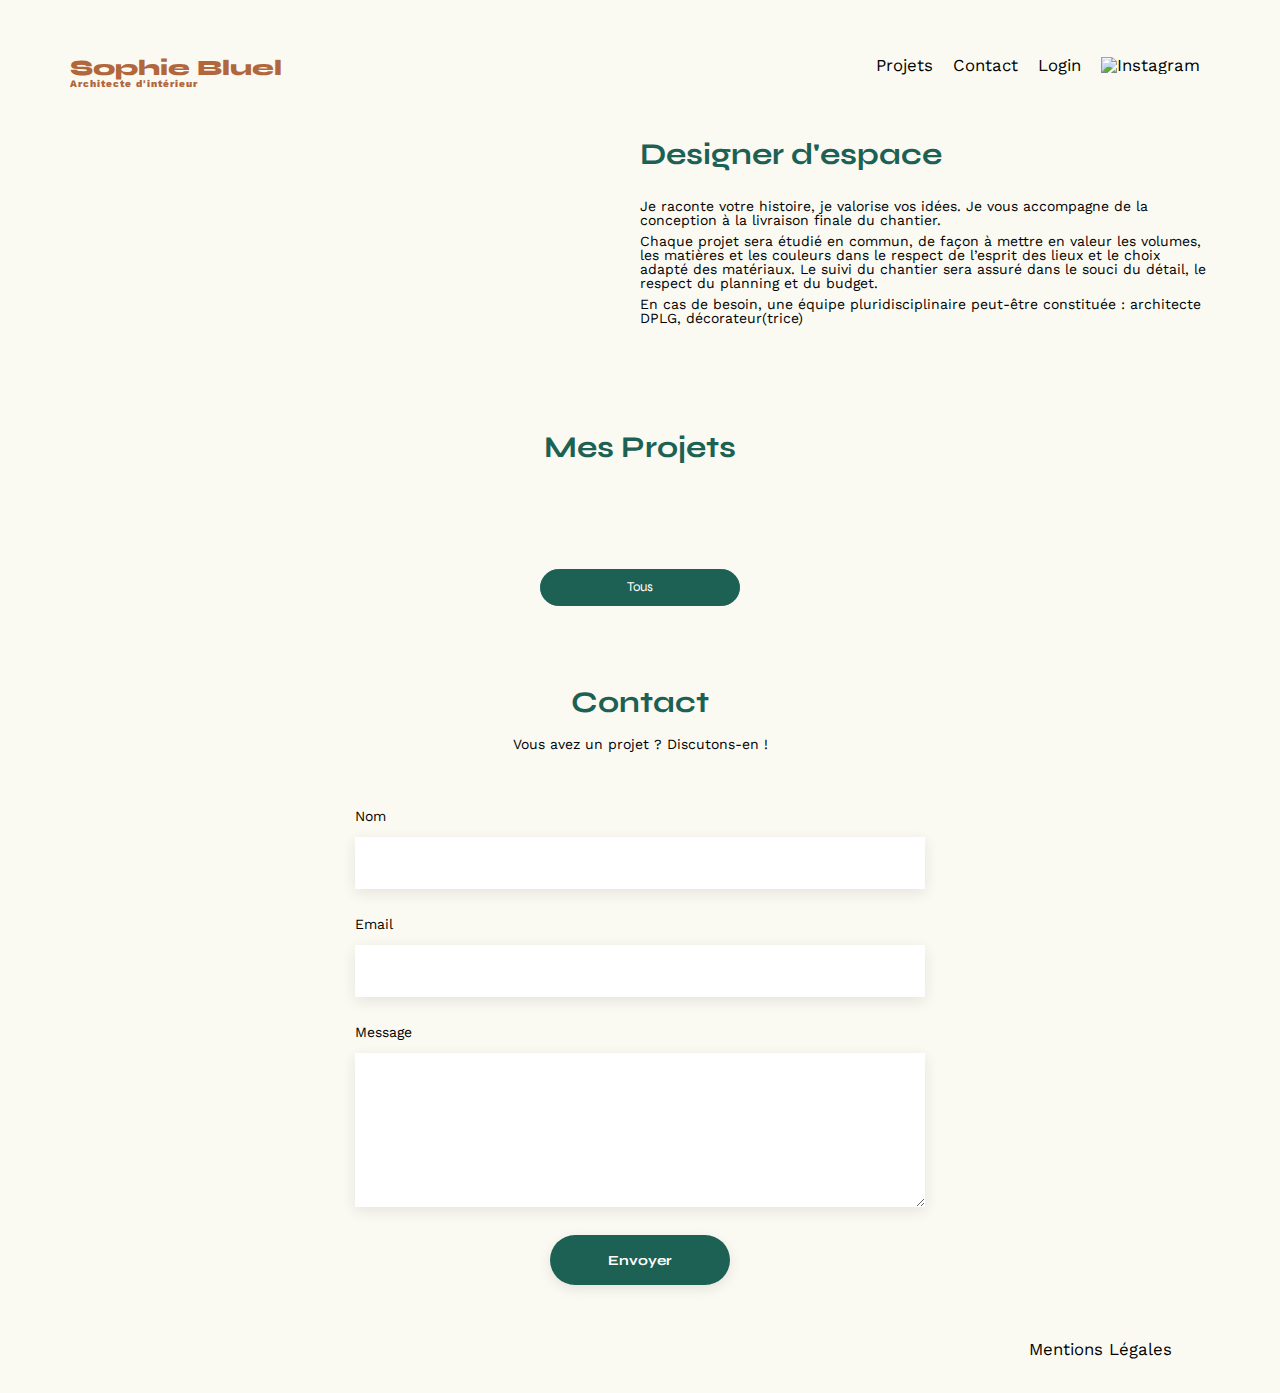
==== FrontEnd/html/index.html @ e7bc460e "9th commit modals fixed" ====
<!DOCTYPE html>
<html lang="fr">
<head>
	<meta charset="UTF-8">
	<title>Sophie Bluel - Architecte d'intérieur</title>
	<meta name="viewport" content="width=device-width, initial-scale=1.0">
	<link rel="preconnect" href="https://fonts.googleapis.com">
	<link rel="preconnect" href="https://fonts.gstatic.com" crossorigin>
	<link href="https://fonts.googleapis.com/css2?family=Syne:wght@700;800&family=Work+Sans&display=swap" rel="stylesheet">
	<meta name="description" content="">
	<link rel="stylesheet" href="https://cdnjs.cloudflare.com/ajax/libs/font-awesome/6.2.1/css/all.min.css" 
   integrity="sha512-MV7K8+y+gLIBoVD59lQIYicR65iaqukzvf/nwasF0nqhPay5w/9lJmVM2hMDcnK1OnMGCdVK+iQrJ7lzPJQd1w==" 
   crossorigin="anonymous" referrerpolicy="no-referrer">
	<link rel="stylesheet" href="../css/index.css">
</head>
<body>
							<!--Ajout de la Banniere-->
	<div class="banniere">
		<i class="fa-sharp fa-regular fa-pen-to-square"></i>
		<a href="#">Mode édition</a>
		<button href="#">Publier Les Changements</button>
	</div>
<header>
	<h1>Sophie Bluel <span>Architecte d'intérieur</span></h1>
	<nav>
		<ul>
			<li><a href="#">Projets</a></li>
			<li><a href="#">Contact</a></li>
			<li id="login"class="hide"> <a href="../html/login.html">Login</a> </li>
							<!--Ajout link Logout-->		
			<li id="logout" class="hide"> <a href="../html/index.html">Logout</a> </li>
			<li><img src="../assets/icons/instagram.png" alt="Instagram"></li>
		</ul>
	</nav>
</header>
<main>
	<section id="introduction">
		<figure>
			<img src="../assets/images/sophie-bluel.png" alt="">
							<!--Ajout icon et link modifier-->			
			<div class="modifier">
				<i class="fa-sharp fa-regular fa-pen-to-square"></i>
		    	<a href="#">Modifier</a>
			</div>
		</figure>
		<article>
			<h2>Designer d'espace</h2>
			<p>Je raconte votre histoire, je valorise vos idées. Je vous accompagne de la conception à la livraison finale du chantier.</p>
			<p>Chaque projet sera étudié en commun, de façon à mettre en valeur les volumes, les matières et les couleurs dans le respect de l’esprit des lieux et le choix adapté des matériaux. Le suivi du chantier sera assuré dans le souci du détail, le respect du planning et du budget.</p>
			<p>En cas de besoin, une équipe pluridisciplinaire peut-être constituée : architecte DPLG, décorateur(trice)</p>
		</article>
	</section>
	<section id="portfolio">
						<!--Ajout icon et link modifier-->
		<div class="works_modification">
			<h2>Mes Projets</h2>
			<div class="modifier">
				<i class="fa-sharp fa-regular fa-pen-to-square"></i>
				<a href="#">Modifier</a>
			</div>
		</div>	
						<!--intégration des bts filtres dynamiquement-->		
		<div id="categories">
			<button class="btn active" onclick="filter('All');clicked(this)">Tous</button>
		</div>
				<!--intégration de la galerie des traveaux dynamiquement-->		
		<div class="gallery" id="works"> 
		</div>
	</section>

				<!--Modal current work-->
	<div id="currentWorkModal" class="modal1">
		<div class="modal_currentWork">
			<span class="close" onclick="closeModal()">&times;</span>
			<h1 class="title">Galerie Photos</h1>
			<div>
				<div id="alert" class="alert_success" role="alert"></div>
			</div>
			<div id="gallery_edit"> </div>
			<div class="trail"></div>
			<div class="action">
				<button class="edit_button" onclick="newWork()">Ajouter une Photo</button>
				<button class="delete_button" onclick="deleteAllWorks()">Supprimer la Galerie</button>
			</div>
		</div>
	</div>

				<!--Modal new work-->
	<div id="newWorkModal" class="modal2">
		<div class="modal_newWork">
			<span class="close" onclick="closeModal()">&times;</span>
			<h1 class="title">Ajout Photos</h1>
			<div>
				<div id="alert" class="alert_Success" role="alert"></div>
			</div>
			<div id="gallery_edit"> </div>
			<div class="trail"></div>
			<form action="#" method="post">
				<label for="title">Titre</label>
				<input type="text" name="titre" id="titre">
				<label for="category">Catégorie</label>
				<input type="text" name="categorie" id="categorie">
				<button class="validate_button" onclick="validate()">Valider</button>
			</form>
		</div>
	</div>

	<section id="contact">
		<h2>Contact</h2>
		<p>Vous avez un projet ? Discutons-en !</p>
		<form action="#" method="post">
			<label for="name">Nom</label>
			<input type="text" name="name" id="name">
			<label for="email">Email</label>
			<input type="email" name="email" id="email">
			<label for="message">Message</label>
			<textarea name="message" id="message" cols="30" rows="10"></textarea>
			<input type="submit" value="Envoyer">
		</form>
	</section>
</main>

<footer>
	<nav>
		<ul>
			<li>Mentions Légales</li>
		</ul>
	</nav>
</footer>
	<script src="../js/index.js"></script>
</body>
</html>
---- FrontEnd/css/index.css ----
/* http://meyerweb.com/eric/tools/css/reset/
   v2.0 | 20110126
   License: none (public domain)
*/

html, body, div, span, applet, object, iframe,
h1, h2, h3, h4, h5, h6, p, blockquote, pre,
a, abbr, acronym, address, big, cite, code,
del, dfn, em, img, ins, kbd, q, s, samp,
small, strike, strong, sub, sup, tt, var,
b, u, i, center,
dl, dt, dd, ol, ul, li,
fieldset, form, label, legend,
table, caption, tbody, tfoot, thead, tr, th, td,
article, aside, canvas, details, embed,
figure, figcaption, footer, header, hgroup,
menu, nav, output, ruby, section, summary,
time, mark, audio, video {
	margin: 0;
	padding: 0;
	border: 0;
	font-size: 100%;
	font: inherit;
	vertical-align: baseline;
}
/* HTML5 display-role reset for older browsers */
article, aside, details, figcaption, figure,
footer, header, hgroup, menu, nav, section {
	display: block;
}
body {
	line-height: 1;
	padding: 7px;
}
ol, ul {
	list-style: none;
}
blockquote, q {
	quotes: none;
}
blockquote:before, blockquote:after,
q:before, q:after {
	content: '';
	content: none;
}
table {
	border-collapse: collapse;
	border-spacing: 0;
}
/** end reset css**/
body {
	max-width: 1140px;
	margin:auto;
	font-family: 'Work Sans' ;
	font-size: 14px;
}
header {
	display: flex;
	justify-content: space-between;
	margin: 50px 0
}
section {
	margin: 50px 0
}

h1{
	display: flex;
	flex-direction: column;
	font-family: 'Syne';
	font-size: 22px;
	font-weight: 800;
	color: #B1663C
}

h1 > span {
	font-family: 'Work Sans';
	font-size:10px;
	letter-spacing: 0.1em;
}

h2{
	font-family: 'Syne';
	font-weight: 700;
	font-size: 30px;
	color: #1D6154
}
nav ul {
	display: flex;
	align-items: center;
	list-style-type: none;

}
nav li {
	padding: 0 10px;
	font-size: 1.2em;
}

a:hover {
	color: #B1663C;
	font-weight: bolder;
	font-family: 'Work Sans';
}

header a {
	color:black; 
    text-decoration:none; 
    cursor:pointer;
}

nav img{
	width: 19px;
	height: 19px;
}

#introduction {
	display: flex;
	align-items: center;
}

#introduction figure {
	flex: 1
}
#introduction img {
	display: block;
	margin: auto;
	width: 80%;
}

#introduction article {
	flex: 1
}
#introduction h2 {
	margin-bottom: 1em;
}

#introduction p {
	margin-bottom: 0.5em;
}

.gallery {
	width: 100%;
	display: grid;
	grid-template-columns: 1fr 1fr 1fr;
	grid-column-gap: 20px;
	grid-row-gap: 20px;
}

.gallery img {
	width: 100%;

}
#contact {
	width: 50%;
margin: auto;
}
#contact > * {
	text-align: center;

}
#contact h2{
	margin-bottom: 20px;
}
#contact form {
	text-align: left;
	margin-top:30px;
	display: flex;
	flex-direction: column;
}

#contact input{
	height: 50px;
	font-size: 1em;
	border: none;
	box-shadow: 0px 4px 14px rgba(0, 0, 0, 0.09);
}

#contact label {
	margin: 2em 0 1em 0;
}
#contact textarea {
	border: none;
	box-shadow: 0px 4px 14px rgba(0, 0, 0, 0.09);
}

input[type="submit"]{
	font-family: 'Syne';
	font-weight: 700;
	color: white;
	background-color: #1D6154;
	margin : 2em auto ;
	width: 180px;
	text-align: center;
	border-radius: 60px ;
}

footer nav ul {
	display: flex;
	justify-content: flex-end;
	margin: 2em
}

/* Filtres*/
body{
	background-color: #fafaf2;
}

#portfolio h2{
	text-align: center;
}

#categories{
	display: flex;
	margin-bottom: 25px;
	justify-content: center;
}
#categories .btn{
	font-family: 'Syne';
	height: 37px;
	color: #1D6154;
	border: solid 1px #1D6154;
	background-color: white;
	margin : 0.5em ;
	width: 200px;
	text-align: center;
	border-radius: 60px ;
} 

#categories .btn:hover {
	background-color: #1D6154;
	color: white;
  }
  
#categories .btn.active {
	background-color: #1D6154;
	color: white;
  }
  
  /* Banniere */

.banniere{
    background-color: black;
    display: none;                          /*  Bar to display by js   */
    justify-content: center;
    align-items: center;
    height: 55px;
    width: 100%;
    gap: 7px;
}

.banniere a{
    color: white
}

.banniere a:hover {
	color: #B1663C;
	font-weight: bolder;
}

.banniere button{
    border: 3px solid black;
    background-color: white;
    text-align: center;
    width: 200px;
    height: 40px;
    border-radius: 50PX;
    cursor: pointer;
}

.banniere button:hover {
	background-color: #B1663C;
    transform: scale(1.03);
}

.banniere .fa-sharp.fa-regular.fa-pen-to-square{
    color: white;
}

#logout{
	display: none;                        /* Logout Link to display by js */

}

.modifier a {
	color:black; 
    text-decoration:none; 
    cursor:pointer;
}

.works_modification{
    display: flex;
    justify-content: center;
    align-items: center;
    gap: 35px;
    margin-top: 100px;
    margin-bottom: 100px;
}

.modifier{                               /* Modify Links to display by js */
	display: none;

}

/* Modals */
.modal1, .modal2{
    display: none;						/* 2Modals to display by js */		
    position: fixed;
    z-index: 1;
    left: 0;
    top: 0;
    width: 100%;
    height: 100%;
    overflow: auto;
    background-color: rgba(0, 0, 0, 0.4);
}
.modal_currentWork, .modal_newWork{
    background-color: #fefefe;
    margin: 15% auto;
    padding: 20px;
    border: 3px solid #888;
    width: 65%;
    height: 670px;
    border-radius: 15px;
}

/* modal_currentWork */
.modal_currentWork{
    display: flex;
    flex-direction: column;
}

.modal_currentWork h1{
    text-align: center;
    font-size: 26px;
    font-weight: lighter;
    font-family: sans-serif;
    color: black;
}

.modal_currentWork .action{
    display: flex;
    flex-direction: column;
    gap: 15px;
    margin: auto;
    margin-bottom: 15px;
}

.modal_currentWork .edit_button{
    background-color: #1D6154;
    color: white;
    border-radius: 60px;
    height: 35px;
    width: 235px;
}

.modal_currentWork .delete_button{
    color: red;
    width: 235px;
    border: none;
    background-color:#fefefe;
}

.edit_button .delete_button:hover{
    cursor: pointer;
}

/* modal_newWork */
.modal_newWork{
    display: flex;
    flex-direction: column;
}

.modal_newWork h1{
    text-align: center;
    font-size: 26px;
    font-weight: lighter;
    font-family: sans-serif;
    color: black;
}

.modal_newWork form{
    display: flex;
    flex-direction: column;
    gap: 25px;
    margin: auto;
    margin-bottom: 15px;
}

.modal_newWork input{
    color: black;
    border: none;
    box-shadow:0 0 7px lightgray;
    border-radius: 15px;
    height: 50px;
    width: 420px;
}

.modal_newWork .validate_button{
    border: gray;
    background-color: gray;
    color: white;
    border-radius: 60px;
    height: 35px;
    width: 235px;
    margin: auto;
}

.validate_button:hover{
    background-color: #1D6154;
    cursor: pointer;
}
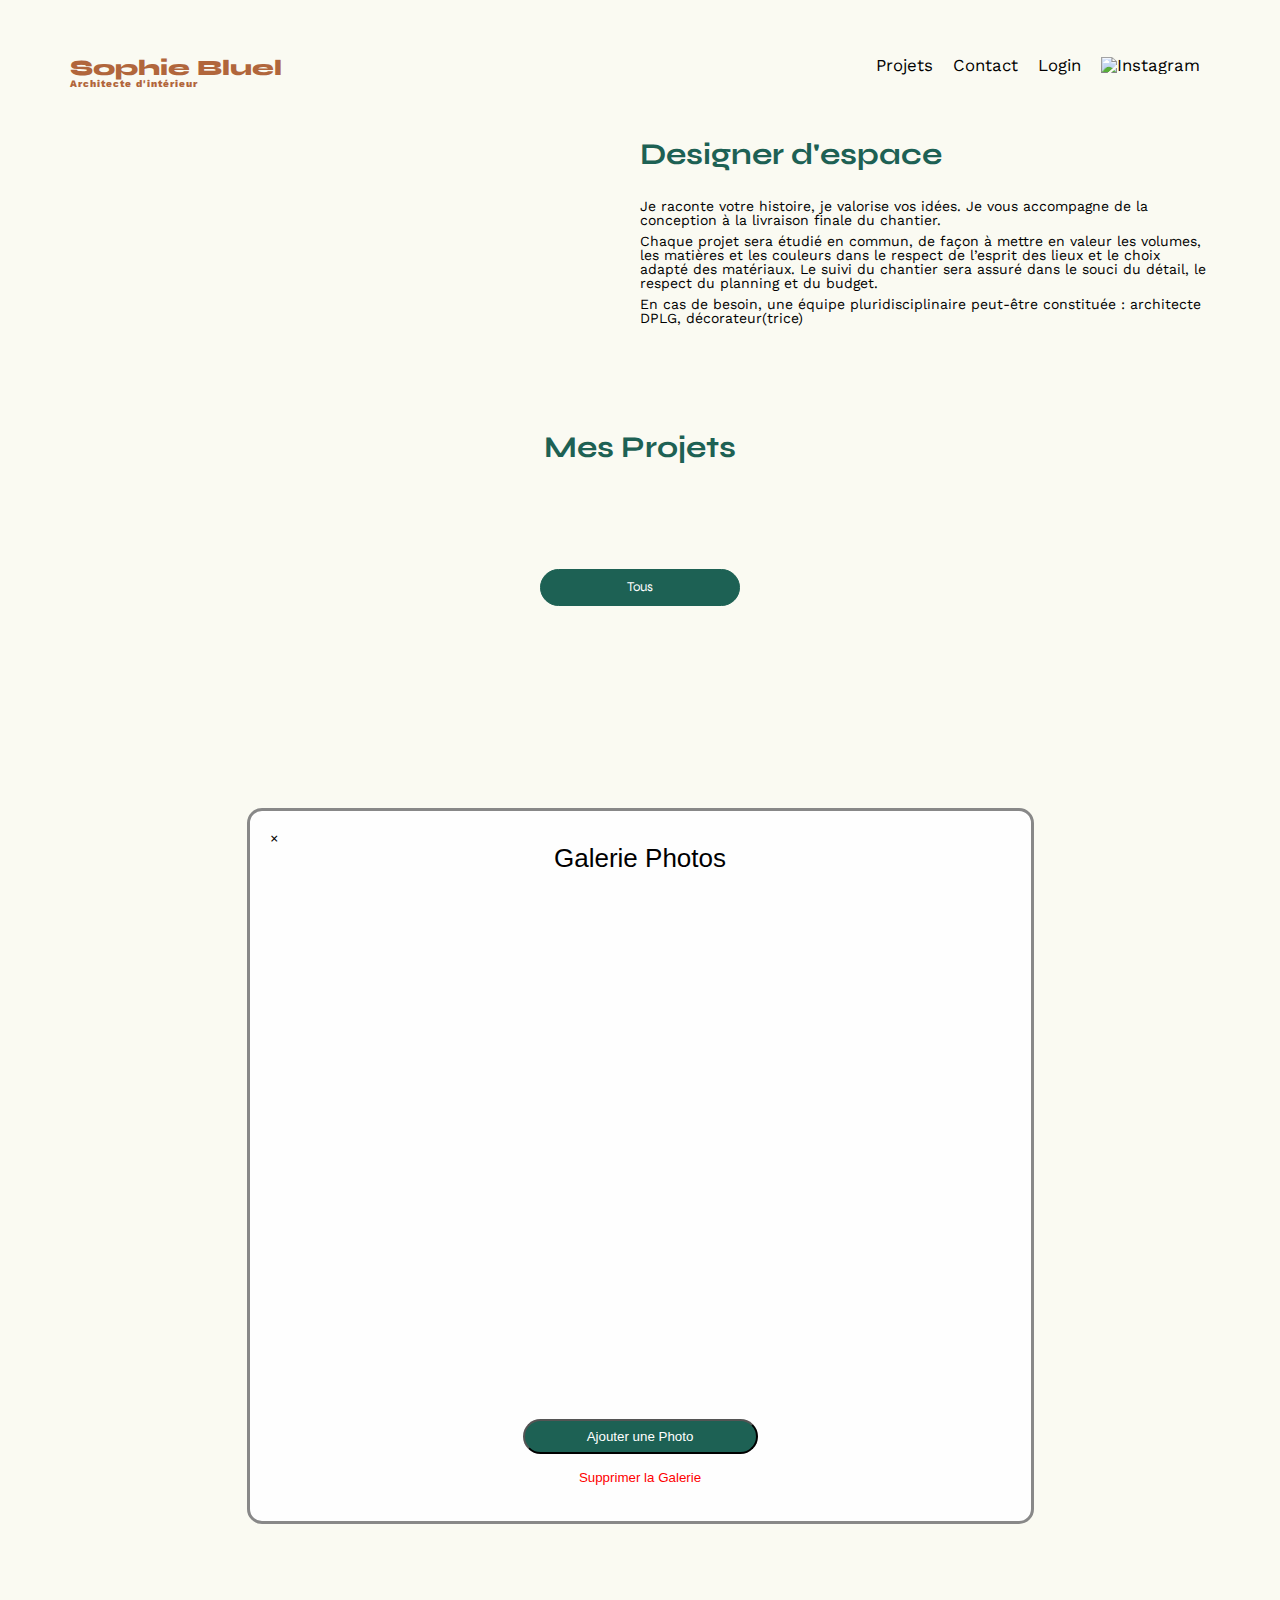
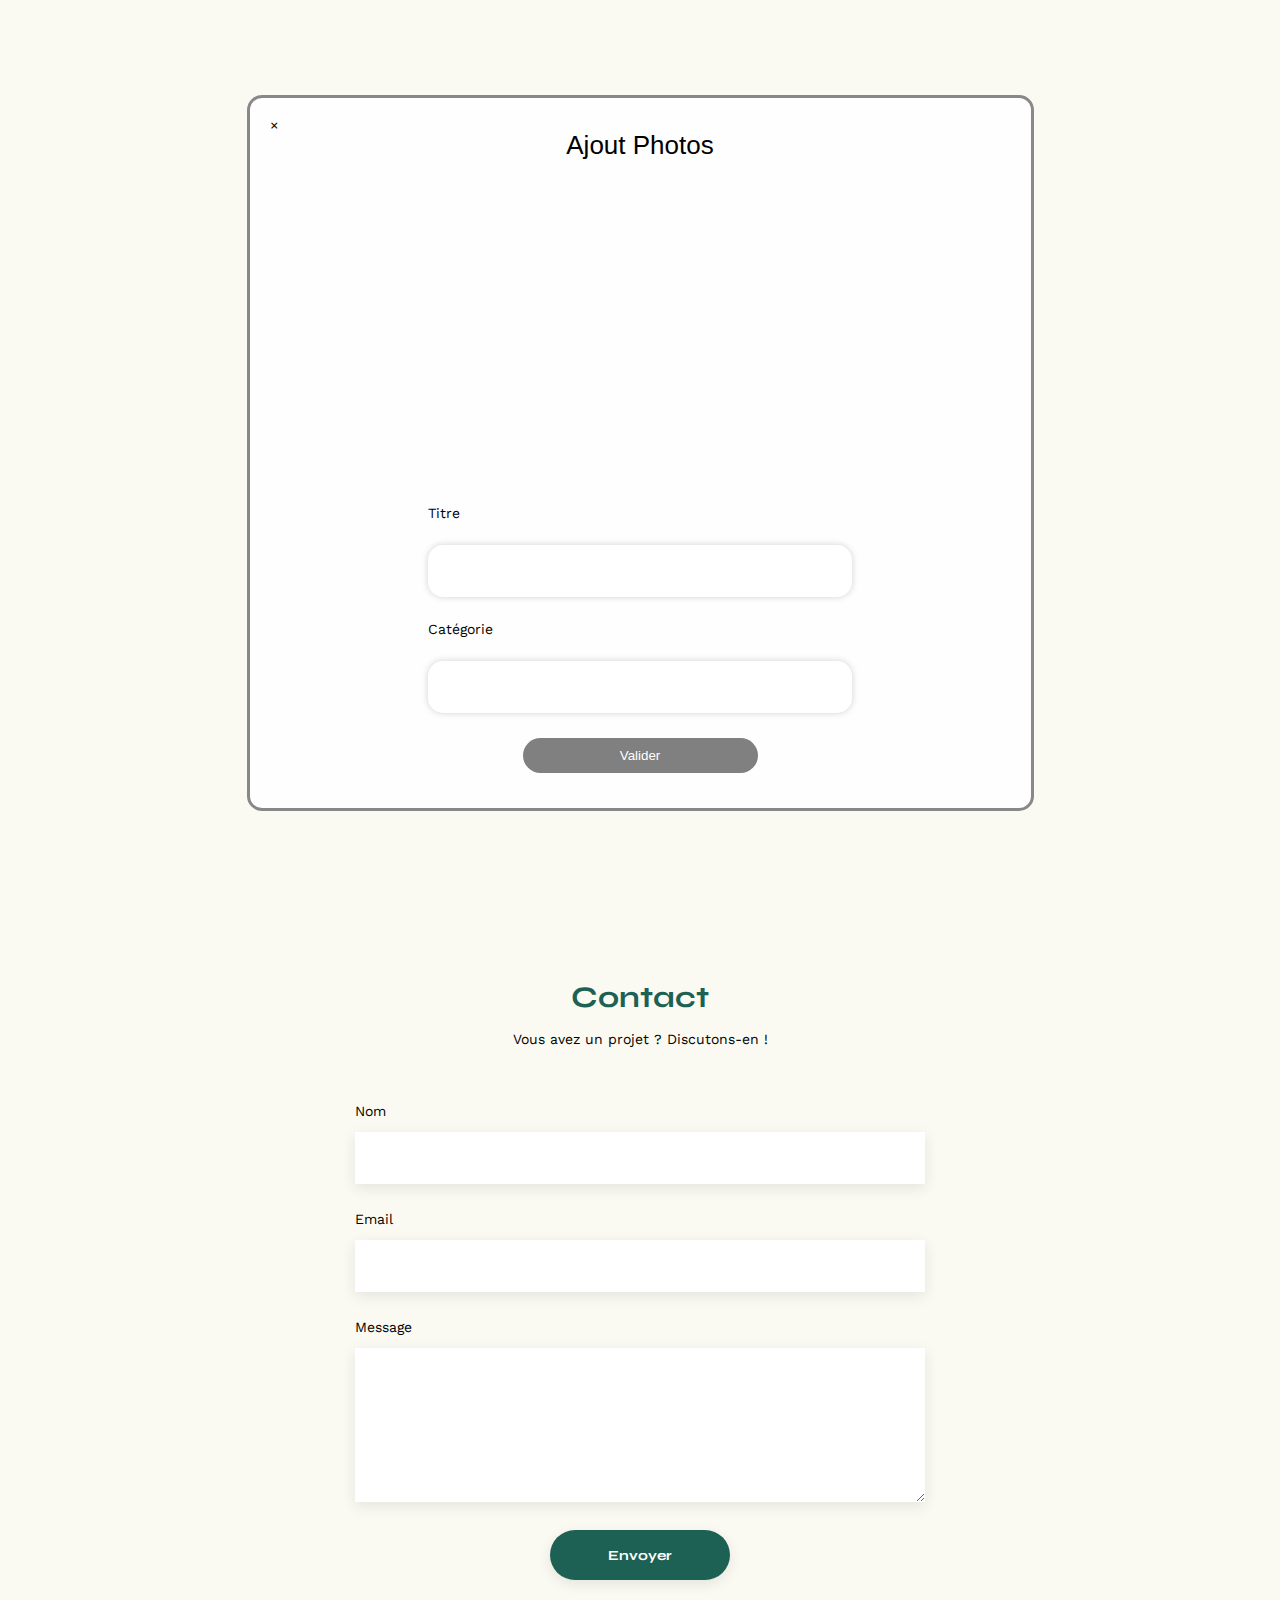
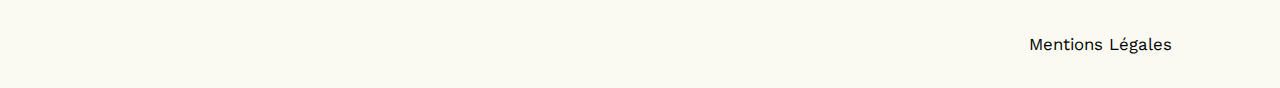
==== commit b1941767: "10th commit Edit page fixed" ====
--- a/FrontEnd/html/index.html
+++ b/FrontEnd/html/index.html
@@ -15,7 +15,7 @@
 </head>
 <body>
 							<!--Ajout de la Banniere-->
-	<div class="banniere">
+	<div id="banniere"class="banniere">
 		<i class="fa-sharp fa-regular fa-pen-to-square"></i>
 		<a href="#">Mode édition</a>
 		<button href="#">Publier Les Changements</button>
@@ -26,9 +26,9 @@
 		<ul>
 			<li><a href="#">Projets</a></li>
 			<li><a href="#">Contact</a></li>
-			<li id="login"class="hide"> <a href="../html/login.html">Login</a> </li>
+			<li id="login"class="login"> <a href="../html/login.html">Login</a> </li>
 							<!--Ajout link Logout-->		
-			<li id="logout" class="hide"> <a href="../html/index.html">Logout</a> </li>
+			<li id="logout" class="Logout"> <a href="../html/index.html">Logout</a> </li>
 			<li><img src="../assets/icons/instagram.png" alt="Instagram"></li>
 		</ul>
 	</nav>
@@ -38,7 +38,7 @@
 		<figure>
 			<img src="../assets/images/sophie-bluel.png" alt="">
 							<!--Ajout icon et link modifier-->			
-			<div class="modifier">
+			<div id="modifierNon" class="modifierNon">
 				<i class="fa-sharp fa-regular fa-pen-to-square"></i>
 		    	<a href="#">Modifier</a>
 			</div>
@@ -54,9 +54,9 @@
 						<!--Ajout icon et link modifier-->
 		<div class="works_modification">
 			<h2>Mes Projets</h2>
-			<div class="modifier">
+			<div id="modifier" class="modifier">
 				<i class="fa-sharp fa-regular fa-pen-to-square"></i>
-				<a href="#">Modifier</a>
+				<a href="#modal1" class="js-modal">Modifier</a>
 			</div>
 		</div>	
 						<!--intégration des bts filtres dynamiquement-->		
@@ -68,8 +68,8 @@
 		</div>
 	</section>
 
-				<!--Modal current work-->
-	<div id="currentWorkModal" class="modal1">
+	<!--Ajout de la Modal Current Work-->
+	<div id="currentWorkModal" class="modal">
 		<div class="modal_currentWork">
 			<span class="close" onclick="closeModal()">&times;</span>
 			<h1 class="title">Galerie Photos</h1>
@@ -85,8 +85,8 @@
 		</div>
 	</div>
 
-				<!--Modal new work-->
-	<div id="newWorkModal" class="modal2">
+<!--Ajout de la Modal New Work-->
+	<div id="NewWorkModal" class="modal">
 		<div class="modal_newWork">
 			<span class="close" onclick="closeModal()">&times;</span>
 			<h1 class="title">Ajout Photos</h1>
--- a/FrontEnd/css/index.css
+++ b/FrontEnd/css/index.css
@@ -122,7 +122,7 @@
 }
 #introduction img {
 	display: block;
-	margin: auto;
+	margin-bottom: 15px;
 	width: 80%;
 }
 
@@ -235,28 +235,25 @@
 	color: white;
   }
   
-  /* Banniere */
-
-.banniere{
+/* Banniere */
+/* Bar to display by js  */
+#banniere{
     background-color: black;
-    display: none;                          /*  Bar to display by js   */
-    justify-content: center;
-    align-items: center;
     height: 55px;
     width: 100%;
-    gap: 7px;
-}
-
-.banniere a{
-    color: white
-}
-
-.banniere a:hover {
+	display: none; 
+}
+
+#banniere a{
+    color: white;
+}
+
+#banniere a:hover {
 	color: #B1663C;
 	font-weight: bolder;
 }
 
-.banniere button{
+#banniere button{
     border: 3px solid black;
     background-color: white;
     text-align: center;
@@ -266,21 +263,24 @@
     cursor: pointer;
 }
 
-.banniere button:hover {
+#banniere button:hover {
 	background-color: #B1663C;
     transform: scale(1.03);
 }
 
-.banniere .fa-sharp.fa-regular.fa-pen-to-square{
+#banniere .fa-sharp.fa-regular.fa-pen-to-square{
     color: white;
-}
-
+	margin-left: 390px;
+	margin-top: 20px;
+}
+
+/* Logout Link to display by js */
 #logout{
-	display: none;                        /* Logout Link to display by js */
-
-}
-
-.modifier a {
+	font-weight: bold;
+	display: none;                        
+}
+
+a {
 	color:black; 
     text-decoration:none; 
     cursor:pointer;
@@ -295,14 +295,20 @@
     margin-bottom: 100px;
 }
 
-.modifier{                               /* Modify Links to display by js */
+/* Modify Links to display by js */
+.modifier{                               
 	display: none;
-
-}
+}
+
+.modifierNon{                               
+	display: none;
+}
+
 
 /* Modals */
+/* 2Modals to display by js */
 .modal1, .modal2{
-    display: none;						/* 2Modals to display by js */		
+    display: none;								
     position: fixed;
     z-index: 1;
     left: 0;
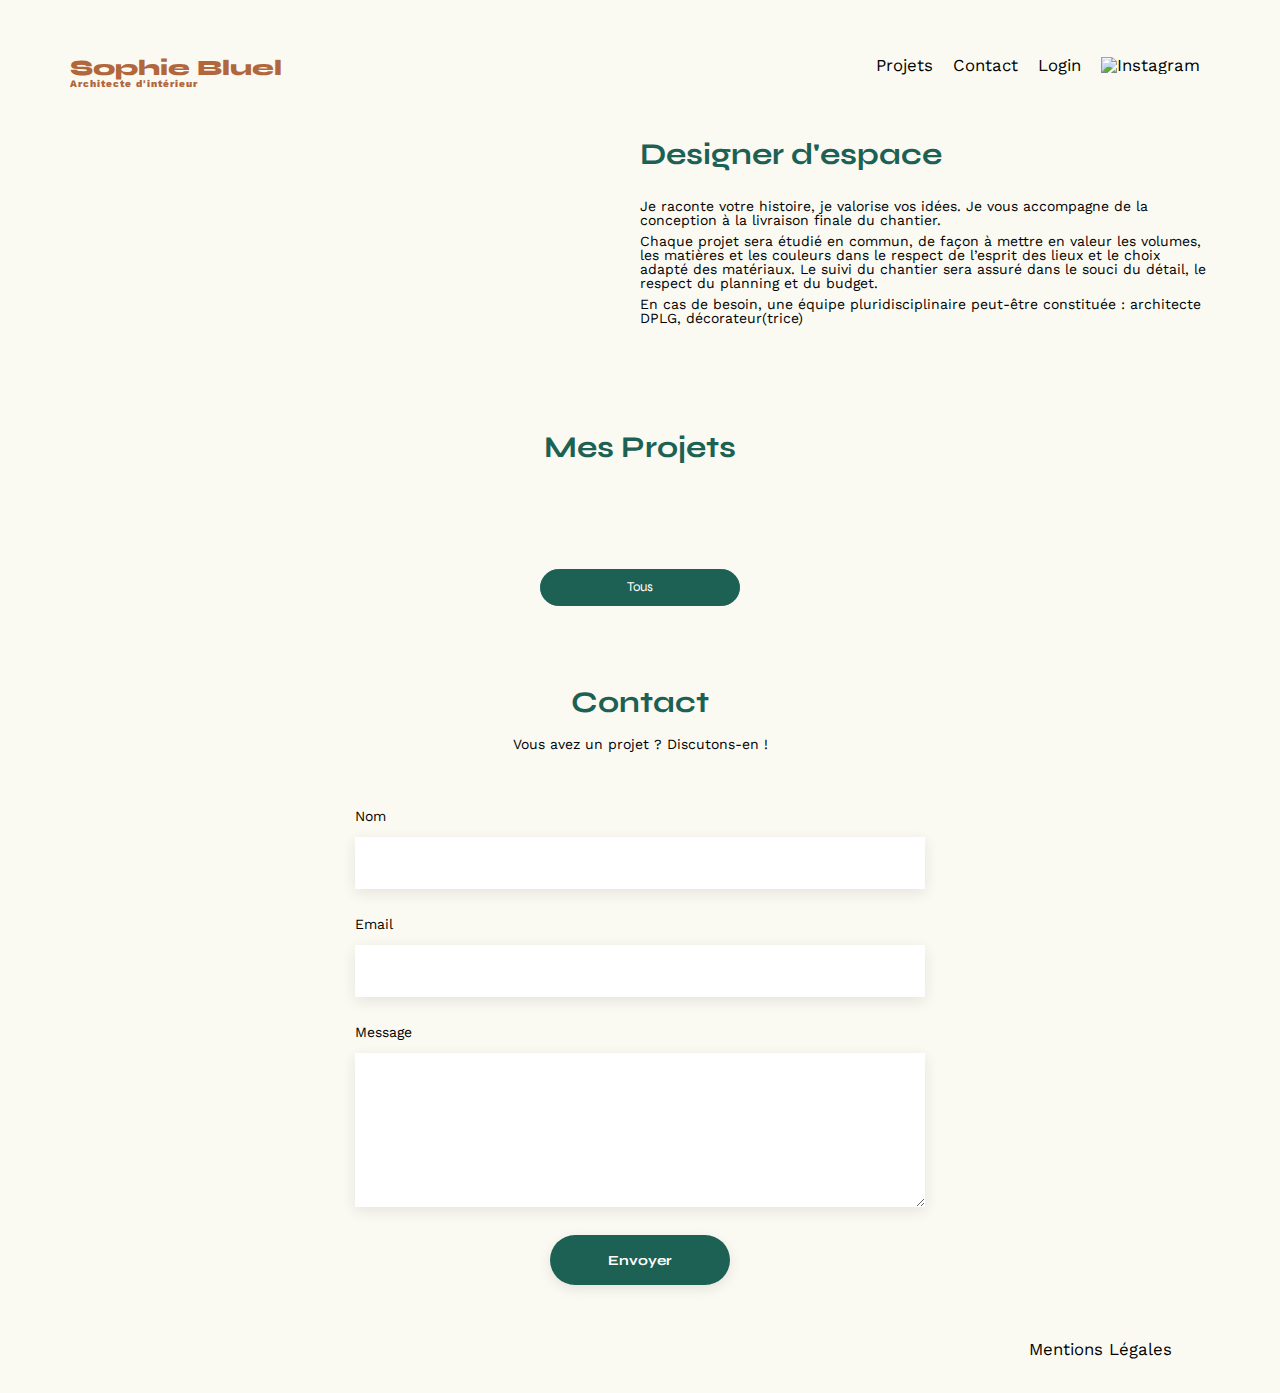
==== commit e5275d8d: "Modif class= modal1 & modal2" ====
--- a/FrontEnd/html/index.html
+++ b/FrontEnd/html/index.html
@@ -69,7 +69,7 @@
 	</section>
 
 	<!--Ajout de la Modal Current Work-->
-	<div id="currentWorkModal" class="modal">
+	<div id="currentWorkModal" class="modal1">
 		<div class="modal_currentWork">
 			<span class="close" onclick="closeModal()">&times;</span>
 			<h1 class="title">Galerie Photos</h1>
@@ -86,7 +86,7 @@
 	</div>
 
 <!--Ajout de la Modal New Work-->
-	<div id="NewWorkModal" class="modal">
+	<div id="NewWorkModal" class="modal2">
 		<div class="modal_newWork">
 			<span class="close" onclick="closeModal()">&times;</span>
 			<h1 class="title">Ajout Photos</h1>
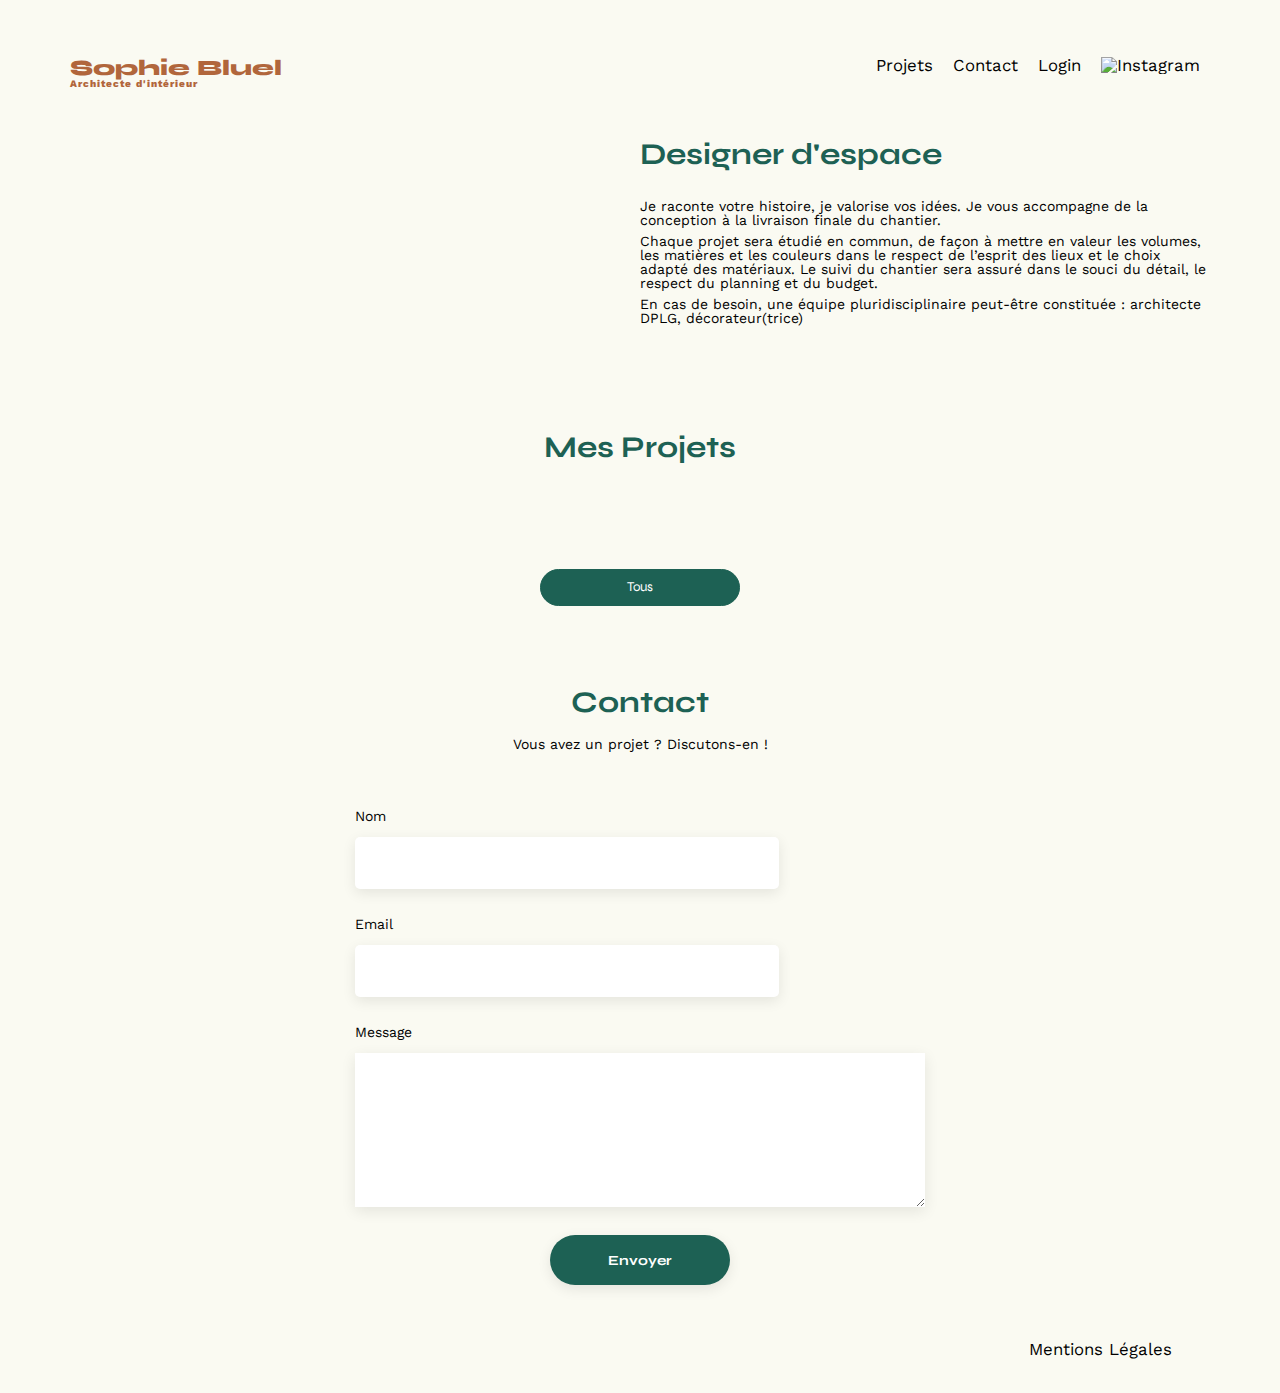
==== commit 162a789f: "12th commit modal2 Add works and test Delete Code" ====
--- a/FrontEnd/html/index.html
+++ b/FrontEnd/html/index.html
@@ -2,7 +2,7 @@
 <html lang="fr">
 <head>
 	<meta charset="UTF-8">
-	<title>Sophie Bluel - Architecte d'intérieur</title>
+	<title>Sophie Bluel - Architecte d'intérieur homepage</title>
 	<meta name="viewport" content="width=device-width, initial-scale=1.0">
 	<link rel="preconnect" href="https://fonts.googleapis.com">
 	<link rel="preconnect" href="https://fonts.gstatic.com" crossorigin>
@@ -12,6 +12,7 @@
    integrity="sha512-MV7K8+y+gLIBoVD59lQIYicR65iaqukzvf/nwasF0nqhPay5w/9lJmVM2hMDcnK1OnMGCdVK+iQrJ7lzPJQd1w==" 
    crossorigin="anonymous" referrerpolicy="no-referrer">
 	<link rel="stylesheet" href="../css/index.css">
+	<link rel="stylesheet" href="../css/modals.css">
 </head>
 <body>
 							<!--Ajout de la Banniere-->
@@ -40,7 +41,7 @@
 							<!--Ajout icon et link modifier-->			
 			<div id="modifierNon" class="modifierNon">
 				<i class="fa-sharp fa-regular fa-pen-to-square"></i>
-		    	<a href="#">Modifier</a>
+		    	<a class="#">Modifier</a>
 			</div>
 		</figure>
 		<article>
@@ -56,7 +57,7 @@
 			<h2>Mes Projets</h2>
 			<div id="modifier" class="modifier">
 				<i class="fa-sharp fa-regular fa-pen-to-square"></i>
-				<a href="#modal1" class="js-modal">Modifier</a>
+				<a class="openModalCurrentWork">Modifier</a>
 			</div>
 		</div>	
 						<!--intégration des bts filtres dynamiquement-->		
@@ -67,44 +68,51 @@
 		<div class="gallery" id="works"> 
 		</div>
 	</section>
-
-	<!--Ajout de la Modal Current Work-->
-	<div id="currentWorkModal" class="modal1">
-		<div class="modal_currentWork">
-			<span class="close" onclick="closeModal()">&times;</span>
-			<h1 class="title">Galerie Photos</h1>
-			<div>
-				<div id="alert" class="alert_success" role="alert"></div>
-			</div>
-			<div id="gallery_edit"> </div>
-			<div class="trail"></div>
-			<div class="action">
-				<button class="edit_button" onclick="newWork()">Ajouter une Photo</button>
-				<button class="delete_button" onclick="deleteAllWorks()">Supprimer la Galerie</button>
+	<section id="modal">
+		<!--Partie Current Work-->
+		<div id="currentWork" class="modalCurrentWork">
+			<div class="currentModalContent">
+				<div><span class="closeModalCurrentWork">&times;</span></div>
+				<h1 class="title">Galerie Photos</h1>
+				<div class="currentPictures" id="currentPictures">
+				</div>
+				<div class="actions">
+					<button class="openModalNewWork" id="openModalNewWork">Ajouter une Photo</button>
+					<button class="delete_button" onclick="deleteAllWorks()">Supprimer la Galerie</button>
+				</div>
 			</div>
 		</div>
-	</div>
-
-<!--Ajout de la Modal New Work-->
-	<div id="NewWorkModal" class="modal2">
-		<div class="modal_newWork">
-			<span class="close" onclick="closeModal()">&times;</span>
-			<h1 class="title">Ajout Photos</h1>
-			<div>
-				<div id="alert" class="alert_Success" role="alert"></div>
+		 <!--Partie New Work-->
+		<div id="newWork" class="modalNewWork">
+			<div class="newModalContent">
+				<div class="directions">
+					<span class="backBtn">&#x2190;</span>
+					<span onclick="history.go()" class="closeModalNewWork">&times;</span>
+				</div>
+				<H1 class="title">Ajout Photo</H1>
+				<div class="display_image" id="displayImage">
+					<i class="fa-sharp fa-regular fa-image image-upload-icone"></i>
+					<label for=" upload-image" class="uploadImage"> + Ajouter Photo</label>
+					<input type="file" name="image_input"   id="imageInput" multiple="multiple" accept="image/jpg, image/jpeg, image/png">
+					<p class="infoUpload">jpg, png: 4mo Max</p>
+					<img src="" class="newImage">
+				</div>
+				<form action="#" method="post">
+					<label for="title">Titre</label>
+					<input type="text" name="title" id="title">
+					<label for="category">Catégorie</label>
+					<input type="text" name="category" id="category" list="categoryList">
+					<datalist id="categoryList">
+						<option data-id="1" value="Objets"/>
+						<option data-id="2" value="Appartements"/>
+						<option data-id="3" value="Hotels & restaurants"/>
+					</datalist>
+					<div class="validationBtn"><button class="validate_button" onclick="addProject(event) ">Valider</button>
+					</div>
+				</form>
 			</div>
-			<div id="gallery_edit"> </div>
-			<div class="trail"></div>
-			<form action="#" method="post">
-				<label for="title">Titre</label>
-				<input type="text" name="titre" id="titre">
-				<label for="category">Catégorie</label>
-				<input type="text" name="categorie" id="categorie">
-				<button class="validate_button" onclick="validate()">Valider</button>
-			</form>
 		</div>
-	</div>
-
+	</section>
 	<section id="contact">
 		<h2>Contact</h2>
 		<p>Vous avez un projet ? Discutons-en !</p>
@@ -128,5 +136,6 @@
 	</nav>
 </footer>
 	<script src="../js/index.js"></script>
+	<script src="../js/modals.js"></script>
 </body>
 </html>
--- a/FrontEnd/css/index.css
+++ b/FrontEnd/css/index.css
@@ -23,26 +23,31 @@
 	font: inherit;
 	vertical-align: baseline;
 }
+
 /* HTML5 display-role reset for older browsers */
 article, aside, details, figcaption, figure,
 footer, header, hgroup, menu, nav, section {
 	display: block;
 }
+
 body {
 	line-height: 1;
 	padding: 7px;
 }
+
 ol, ul {
 	list-style: none;
 }
 blockquote, q {
 	quotes: none;
 }
+
 blockquote:before, blockquote:after,
 q:before, q:after {
 	content: '';
 	content: none;
 }
+
 table {
 	border-collapse: collapse;
 	border-spacing: 0;
@@ -54,11 +59,13 @@
 	font-family: 'Work Sans' ;
 	font-size: 14px;
 }
+
 header {
 	display: flex;
 	justify-content: space-between;
 	margin: 50px 0
 }
+
 section {
 	margin: 50px 0
 }
@@ -199,6 +206,7 @@
 	margin: 2em
 }
 
+/*Home Page*/
 /* Filtres*/
 body{
 	background-color: #fafaf2;
@@ -234,9 +242,9 @@
 	background-color: #1D6154;
 	color: white;
   }
-  
+
+/*  Page édition*/
 /* Banniere */
-/* Bar to display by js  */
 #banniere{
     background-color: black;
     height: 55px;
@@ -246,11 +254,6 @@
 
 #banniere a{
     color: white;
-}
-
-#banniere a:hover {
-	color: #B1663C;
-	font-weight: bolder;
 }
 
 #banniere button{
@@ -263,11 +266,6 @@
     cursor: pointer;
 }
 
-#banniere button:hover {
-	background-color: #B1663C;
-    transform: scale(1.03);
-}
-
 #banniere .fa-sharp.fa-regular.fa-pen-to-square{
     color: white;
 	margin-left: 390px;
@@ -276,7 +274,6 @@
 
 /* Logout Link to display by js */
 #logout{
-	font-weight: bold;
 	display: none;                        
 }
 
@@ -303,114 +300,3 @@
 .modifierNon{                               
 	display: none;
 }
-
-
-/* Modals */
-/* 2Modals to display by js */
-.modal1, .modal2{
-    display: none;								
-    position: fixed;
-    z-index: 1;
-    left: 0;
-    top: 0;
-    width: 100%;
-    height: 100%;
-    overflow: auto;
-    background-color: rgba(0, 0, 0, 0.4);
-}
-.modal_currentWork, .modal_newWork{
-    background-color: #fefefe;
-    margin: 15% auto;
-    padding: 20px;
-    border: 3px solid #888;
-    width: 65%;
-    height: 670px;
-    border-radius: 15px;
-}
-
-/* modal_currentWork */
-.modal_currentWork{
-    display: flex;
-    flex-direction: column;
-}
-
-.modal_currentWork h1{
-    text-align: center;
-    font-size: 26px;
-    font-weight: lighter;
-    font-family: sans-serif;
-    color: black;
-}
-
-.modal_currentWork .action{
-    display: flex;
-    flex-direction: column;
-    gap: 15px;
-    margin: auto;
-    margin-bottom: 15px;
-}
-
-.modal_currentWork .edit_button{
-    background-color: #1D6154;
-    color: white;
-    border-radius: 60px;
-    height: 35px;
-    width: 235px;
-}
-
-.modal_currentWork .delete_button{
-    color: red;
-    width: 235px;
-    border: none;
-    background-color:#fefefe;
-}
-
-.edit_button .delete_button:hover{
-    cursor: pointer;
-}
-
-/* modal_newWork */
-.modal_newWork{
-    display: flex;
-    flex-direction: column;
-}
-
-.modal_newWork h1{
-    text-align: center;
-    font-size: 26px;
-    font-weight: lighter;
-    font-family: sans-serif;
-    color: black;
-}
-
-.modal_newWork form{
-    display: flex;
-    flex-direction: column;
-    gap: 25px;
-    margin: auto;
-    margin-bottom: 15px;
-}
-
-.modal_newWork input{
-    color: black;
-    border: none;
-    box-shadow:0 0 7px lightgray;
-    border-radius: 15px;
-    height: 50px;
-    width: 420px;
-}
-
-.modal_newWork .validate_button{
-    border: gray;
-    background-color: gray;
-    color: white;
-    border-radius: 60px;
-    height: 35px;
-    width: 235px;
-    margin: auto;
-}
-
-.validate_button:hover{
-    background-color: #1D6154;
-    cursor: pointer;
-}--- a/FrontEnd/css/modals.css
+++ b/FrontEnd/css/modals.css
@@ -0,0 +1,237 @@
+/* Création des Modals */
+.modalCurrentWork, .modalNewWork{
+    visibility: hidden;
+    position: fixed;
+    display: flex;
+    align-items: center;
+    justify-content: center;
+    left: 0;
+    top: 0;
+    width: 100%;
+    height: 100%;
+    background-color: rgba(0, 0, 0, 0.6);
+}
+
+.modalNewWork{
+    background-color: rgba(0, 0, 0, 0);
+}
+
+.currentModalContent, .newModalContent{
+    background-color: #FFFFFF;
+    margin: 15% auto;
+    padding: 20px;
+    border:  #B3B3B3 1px solid;
+    width: 630px;
+    height: 700px;
+    border-radius: 10px;
+    overflow: auto;
+}
+
+.closeModalCurrentWork:hover, .closeModalNewWork:hover, .backBtn:hover{        
+    background-color: #1D6154;
+    color: white;
+    cursor: pointer;
+    border-radius: 25px;
+    scale: 0.8;
+}
+
+
+.showModalPartOne, .showModalPartTwo{
+	visibility: visible;
+}
+
+.currentModalContent h1, .newModalContent h1{
+    margin-top: 15px;
+    text-align: center;
+    font-size: 26px;
+    font-weight: lighter;
+    font-family: sans-serif;
+    color: black;
+}
+
+/* modal partie CurrentWork */
+.currentModalContent{
+    display: flex;
+    flex-direction: column;
+}
+
+.closeModalCurrentWork{
+    font-size: xx-large;
+    text-align: center;
+    width: 2rem;
+    line-height: 1.5rem;
+    float: right;
+}
+
+.currentPictures{
+    display: flex;
+    flex-wrap: wrap;
+    gap: 10px;
+    width: 70%;
+    margin: auto;
+}
+
+.currentPictures figure{
+    position:relative;
+}
+
+.currentPictures img {
+	width: 80px;
+    height: 104px;
+    margin-bottom: 5px;
+}
+
+.trashIconStyle, .arrowsIconStyle{
+    background-color: black;
+    border: 3px solid black;
+    border-radius: 4px;
+    font-size: smaller;
+    color: white;
+    top: 4px;
+    right:4px;
+    padding: 4px;
+    height: 9px;
+    width: 9px;
+    cursor: pointer;
+    position: absolute;
+}
+
+.arrowsIconStyle{
+    margin-right: 25px;
+    opacity: 0.1;
+}
+
+.arrowsIconStyle:hover{
+    opacity: 1;
+}
+
+.fa-solid:hover {
+    transform: scale(1.4);
+}
+
+.currentModalContent .actions{
+    padding-top: 45px;
+    border-top:  #B3B3B3 1px solid;
+    display: flex;
+    flex-direction: column;
+    align-items: center;
+    justify-content: center;
+    margin: auto;
+    width: 70%;
+    gap: 25px;
+}
+
+.openModalNewWork{
+    background-color: #1D6154;
+    color: white;
+    border-radius: 60px;
+    height: 35px;
+    width: 235px;
+    cursor: pointer;
+}
+
+.delete_button{
+    color: red;
+    width: 235px;
+    border: none;
+    background-color:#fefefe;
+    cursor: pointer;
+}
+
+/* modal partie newWork */
+.modalNewWork .newModalContent{
+    display: flex;
+    flex-direction: column;
+}
+
+.newModalContent .directions{
+    display: flex;
+    justify-content: space-between;
+    font-size: xx-large
+}
+
+.newModalContent .display_image{
+    box-shadow:0 0 7px lightgray;
+    background-color: #E8F1F6;
+    color: #444444;
+    border-radius: 5px;
+    height: 30%;
+    width: 420px;
+    margin: auto;
+    display: flex;
+    flex-direction: column;
+    align-items: center;
+    gap: 15px;
+}
+
+.display_image i{
+    margin-top: 20px;
+    font-size: 85px;
+    color: #B9C5CC;
+}
+
+.display_image label{
+    border-radius: 50px;
+    background-color: #CBD6DC;
+    width: 175px;
+    height: 20px;
+    font-size: large;
+    color: #306685;
+    text-align: center;
+    padding: 10px;
+}
+
+.display_image input {
+    height: 235px;
+    width: 420px;
+    position: absolute;
+    cursor: pointer;
+    opacity: 0;
+}
+
+.display_image .newImage{
+    border-radius: 5px;
+    height: 212px;
+    width: 212px;
+    display: none;
+
+}
+.newModalContent form{
+    display: flex;
+    flex-direction: column;
+    gap: 25px;
+    margin: auto;
+    margin-bottom: 10px;
+}
+
+form input{
+    color: black;
+    /*border: none;*/
+    box-shadow:0 0 7px lightgray;
+    border-radius: 5px;
+    height: 50px;
+    width: 420px;
+}
+
+form .validate_button{
+    border: gray;
+    background-color: gray;
+    color: white;
+    border-radius: 60px;
+    height: 35px;
+    width: 235px;
+    display: flex;
+    align-items: center;
+    justify-content: center;
+    margin: auto;
+}
+
+form .validate_button:hover{
+    background-color: #1D6154;
+    cursor: pointer;
+}
+
+form .validationBtn{
+    border-top: #B3B3B3 1px solid;
+    padding-top: 25px;
+}
